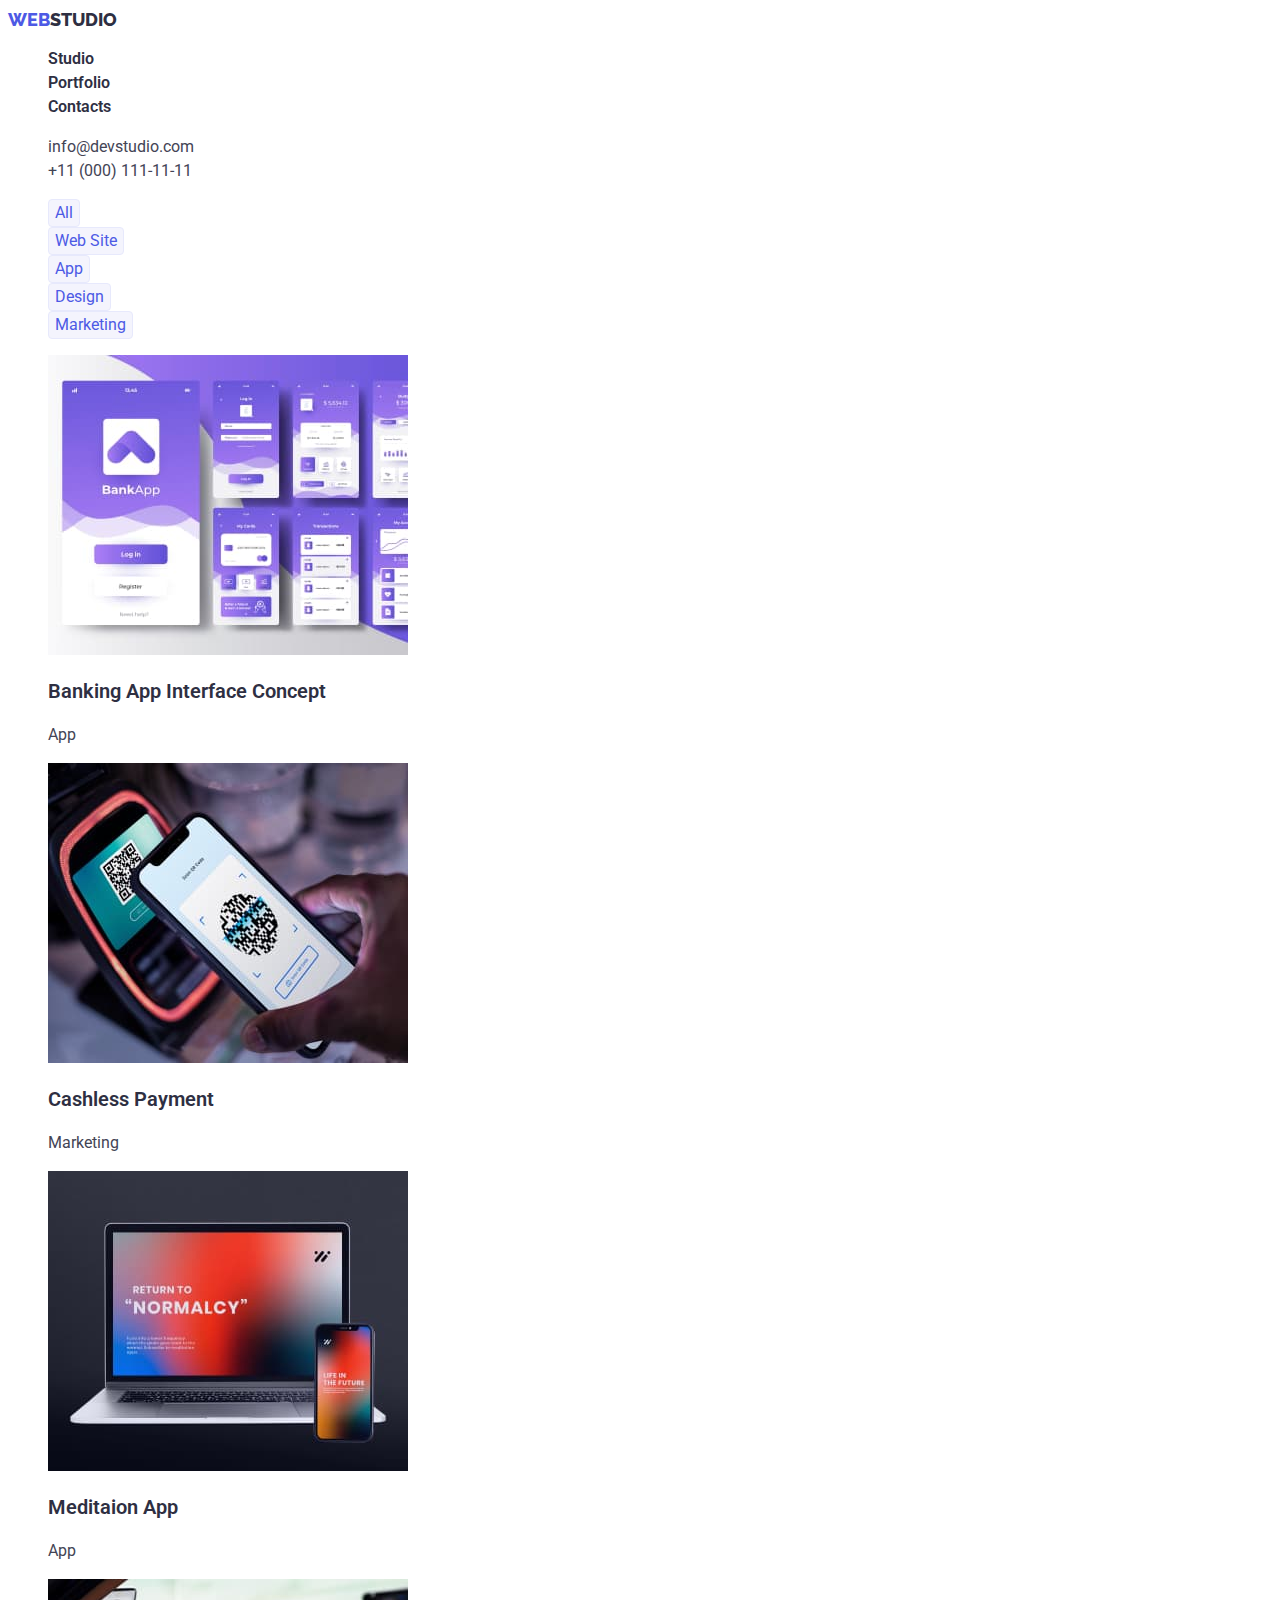
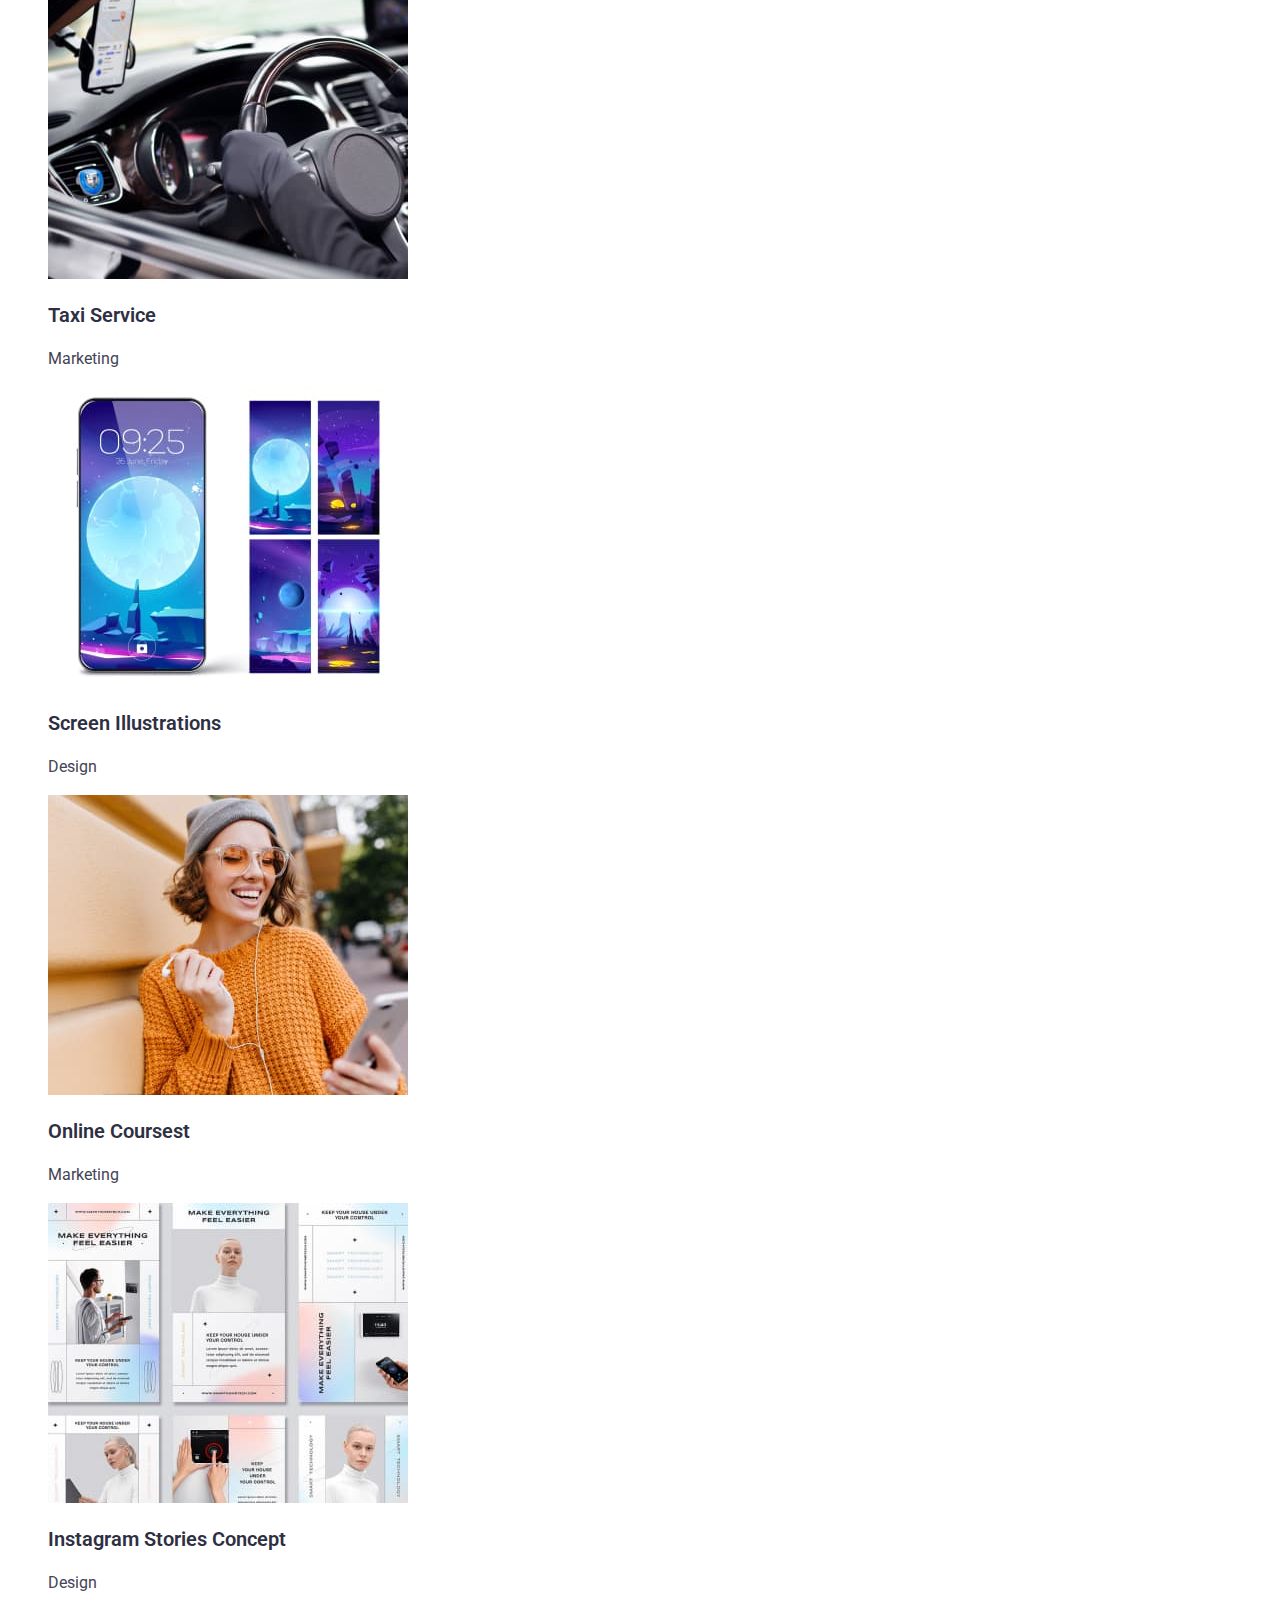
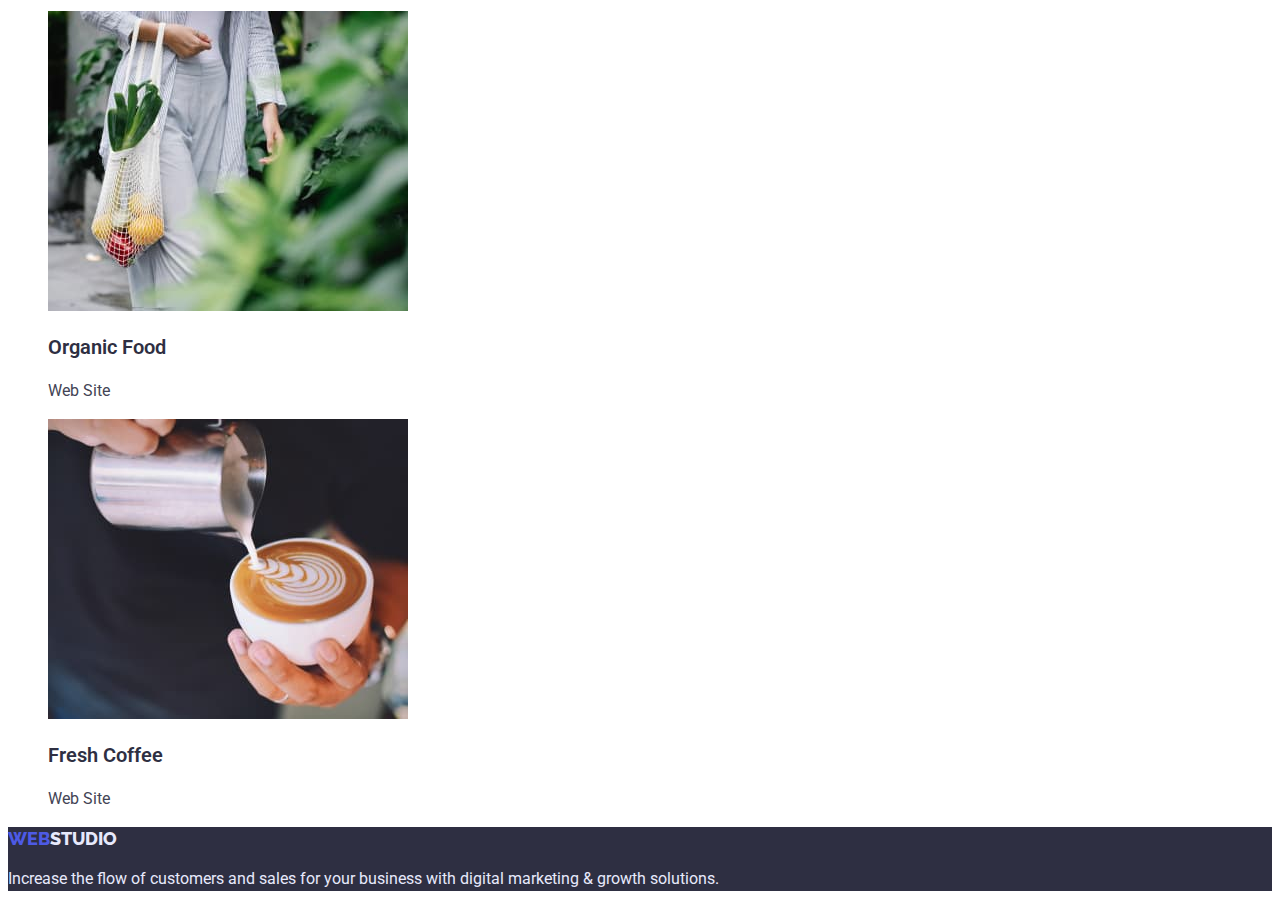
==== portfolio.html @ 2fd42981 "clone hw2" ====
<!DOCTYPE html>
<html lang="en">
  <head>
    <meta charset="UTF-8" />
    <meta http-equiv="X-UA-Compatible" content="IE=edge" />
    <meta name="viewport" content="width=device-width, initial-scale=1.0" />
    <title>GoIT-HW</title>
    <link rel="preconnect" href="https://fonts.googleapis.com" />
    <link rel="preconnect" href="https://fonts.gstatic.com" crossorigin />
    <link
      href="https://fonts.googleapis.com/css2?family=Raleway:wght@700&family=Roboto:wght@400;500;700;900&display=swap"
      rel="stylesheet"
    />
    <link rel="stylesheet" href="./css/styles.css" />
  </head>
  <body>
    <header class="header">
      <nav>
        <a class="webstudio link" href="./index.html"
          ><span class="web">web</span>studio</a
        >
        <ul class="menu list">
          <li>
            <a class="menu-item link" href="./index.html">Studio</a>
          </li>
          <li>
            <a class="menu-item link" href="./portfolio.html">Portfolio</a>
          </li>
          <li>
            <a class="menu-item link" href="">Contacts</a>
          </li>
        </ul>
      </nav>
      <ul class="contacts list">
        <li>
          <a class="contact link" href="mailto:info@devstudio.com"
            >info@devstudio.com</a
          >
        </li>
        <li>
          <a class="contact link" href="tel:+110001111111"
            >+11 (000) 111-11-11</a
          >
        </li>
      </ul>
    </header>
    <main>
      <section class="portfolio-section">
        <ul class="filter list">
          <li>
            <button type="button" class="button">All</button>
          </li>
          <li>
            <button type="button" class="button">Web Site</button>
          </li>
          <li>
            <button type="button" class="button">App</button>
          </li>
          <li>
            <button type="button" class="button">Design</button>
          </li>
          <li>
            <button type="button" class="button">Marketing</button>
          </li>
        </ul>

        <ul class="portfolio list">
          <li>
            <img
              src="./images/portfolio1.jpg"
              alt="Banking App Interface Concept"
              width="360"
              height="300"
            />
            <h3 class="section-title">Banking App Interface Concept</h3>
            <p class="section-type">App</p>
          </li>
          <li>
            <img
              src="./images/portfolio2.jpg"
              alt="Cashless Payment"
              width="360"
              height="300"
            />
            <h3 class="section-title">Cashless Payment</h3>
            <p class="section-type">Marketing</p>
          </li>
          <li>
            <img
              src="./images/portfolio3.jpg"
              alt="Meditaion App"
              width="360"
              height="300"
            />
            <h3 class="section-title">Meditaion App</h3>
            <p class="section-type">App</p>
          </li>
          <li>
            <img
              src="./images/portfolio4.jpg"
              alt="Taxi Service"
              width="360"
              height="300"
            />
            <h3 class="section-title">Taxi Service</h3>
            <p class="section-type">Marketing</p>
          </li>
          <li>
            <img
              src="./images/portfolio5.jpg"
              alt="Screen Illustrations"
              width="360"
              height="300"
            />
            <h3 class="section-title">Screen Illustrations</h3>
            <p class="section-type">Design</p>
          </li>
          <li>
            <img
              src="./images/portfolio6.jpg"
              alt="Online Coursest"
              width="360"
              height="300"
            />
            <h3 class="section-title">Online Coursest</h3>
            <p class="section-type">Marketing</p>
          </li>
          <li>
            <img
              src="./images/portfolio7.jpg"
              alt="Instagram Stories Concept"
              width="360"
              height="300"
            />
            <h3 class="section-title">Instagram Stories Concept</h3>
            <p class="section-type">Design</p>
          </li>
          <li>
            <img
              src="./images/portfolio8.jpg"
              alt="Organic Food"
              width="360"
              height="300"
            />
            <h3 class="section-title">Organic Food</h3>
            <p class="section-type">Web Site</p>
          </li>
          <li>
            <img
              src="./images/portfolio9.jpg"
              alt="Fresh Coffee"
              width="360"
              height="300"
            />
            <h3 class="section-title">Fresh Coffee</h3>
            <p class="section-type">Web Site</p>
          </li>
        </ul>
      </section>
    </main>
    <footer class="footer">
      <a class="web-studio link" href="./index.html"
        ><span class="web">web</span>studio</a
      >
      <p class="footer-info">
        Increase the flow of customers and sales for your business with digital
        marketing & growth solutions.
      </p>
    </footer>
  </body>
</html>
---- css/styles.css ----
:root {
  --primarybrand: #4d5ae5;
  --dark: #2e2f42;
  --success: #31d0aa;
  --text: #434455;
  --subtletext: #8e8f99;
  --accent: #e7e9fc;
  --light: #f4f4fd;
  --primary-white: #ffffff;
}
body {
  background-color: #ffffff;
  color: var(--dark);
  font-family: Roboto, sans-serif;
  font-style: normal;
  font-weight: 400;
}
.list {
  list-style: none;
}
.link {
  text-decoration: none;
}
/* MAIN PAGE */

/* Header */
.header {
}

.webstudio,
.web-studio {
  font-family: Raleway, sans-serif;
  font-style: normal;
  font-weight: 800;
  font-size: 18px;
  line-height: 1.3;
  color: var(--dark);
}
.web-studio {
  color: var(--accent);
}

.web {
  color: var(--primarybrand);
}
.webstudio,
.web-studio {
  text-transform: uppercase;
}

.menu {
}

.menu-item {
  font-weight: 600;
  font-size: 16px;
  line-height: 1.5;
  color: var(--dark);
}
.menu-item:hover,
.menu-item:focus {
  color: var(--text);
}
.menu-item:active {
  color: var(--primarybrand);
}
.contacts {
}

.contact,
.section-type {
  font-size: 16px;
  line-height: 1.5;
  color: var(--text);
}
.contact:hover,
.contact:focus {
  color: var(--primarybrand);
}

.paragraph {
  color: var(--text);
}

/* Primary Section - Effective Solutions for Your Business */

.primary-section {
  background-color: var(--dark);
}

.primary-title {
  font-weight: 600;
  font-size: 56px;
  line-height: 1.07;
  color: var(--primary-white);
  text-align: center;
}

.visually-hidden {
  position: absolute;
  white-space: nowrap;
  width: 1px;
  height: 1px;
  overflow: hidden;
  border: 0;
  padding: 0;
  clip: rect(0 0 0 0);
  clip-path: inset(50%);
  margin: -1px;
}

.secondary-title {
  font-weight: 600;
  font-size: 36px;
  line-height: 1.1;
}

.primary-btn {
  font-family: Roboto, sans-serif;
  font-style: normal;
  font-weight: 600;
  font-size: 16px;
  line-height: 1.17;
  color: var(--primary-white);
  background-color: var(--primarybrand);
  text-align: center;
  cursor: pointer;
  box-shadow: 0px 4px 4px rgba(0, 0, 0, 0.15);
  border-radius: 4px;
}

.primary-btn:hover,
.primary-btn:focus {
  box-shadow: 0px 1px 6px rgba(46, 47, 66, 0.08),
    0px 1px 1px rgba(46, 47, 66, 0.16), 0px 2px 1px rgba(46, 47, 66, 0.08);
  border-radius: 4px;
}

.primary-btn:active {
  background: #404bbf;
  box-shadow: 0px 4px 4px rgba(0, 0, 0, 0.15);
  border-radius: 4px;
}

.section-title {
  font-weight: 600;
  font-size: 20px;
  line-height: 1.2;
}

.work-section {
}

.team-section {
  background-color: var(--light);
}
.team-item {
  background-color: var(--primary-white);
}
.teammate {
  font-weight: 600;
  font-size: 20px;
  line-height: 1.2;
}

/* Footer */

.footer {
  background-color: var(--dark);
}

.footer-info {
  font-size: 16px;
  line-height: 1.5;
  color: var(--accent);
}

/* PORTFOLIO PAGE */

.button {
  background-color: var(--light);
  color: var(--primarybrand);
  border: 1px solid #e7e9fc;
  border-radius: 4px;
  cursor: pointer;
  font-family: Roboto, sans-serif;
  font-style: normal;
  font-size: 16px;
  line-height: 1.5;
}

.button:hover,
.button:focus {
  background-color: var(--primarybrand);
  color: var(--primary-white);
}
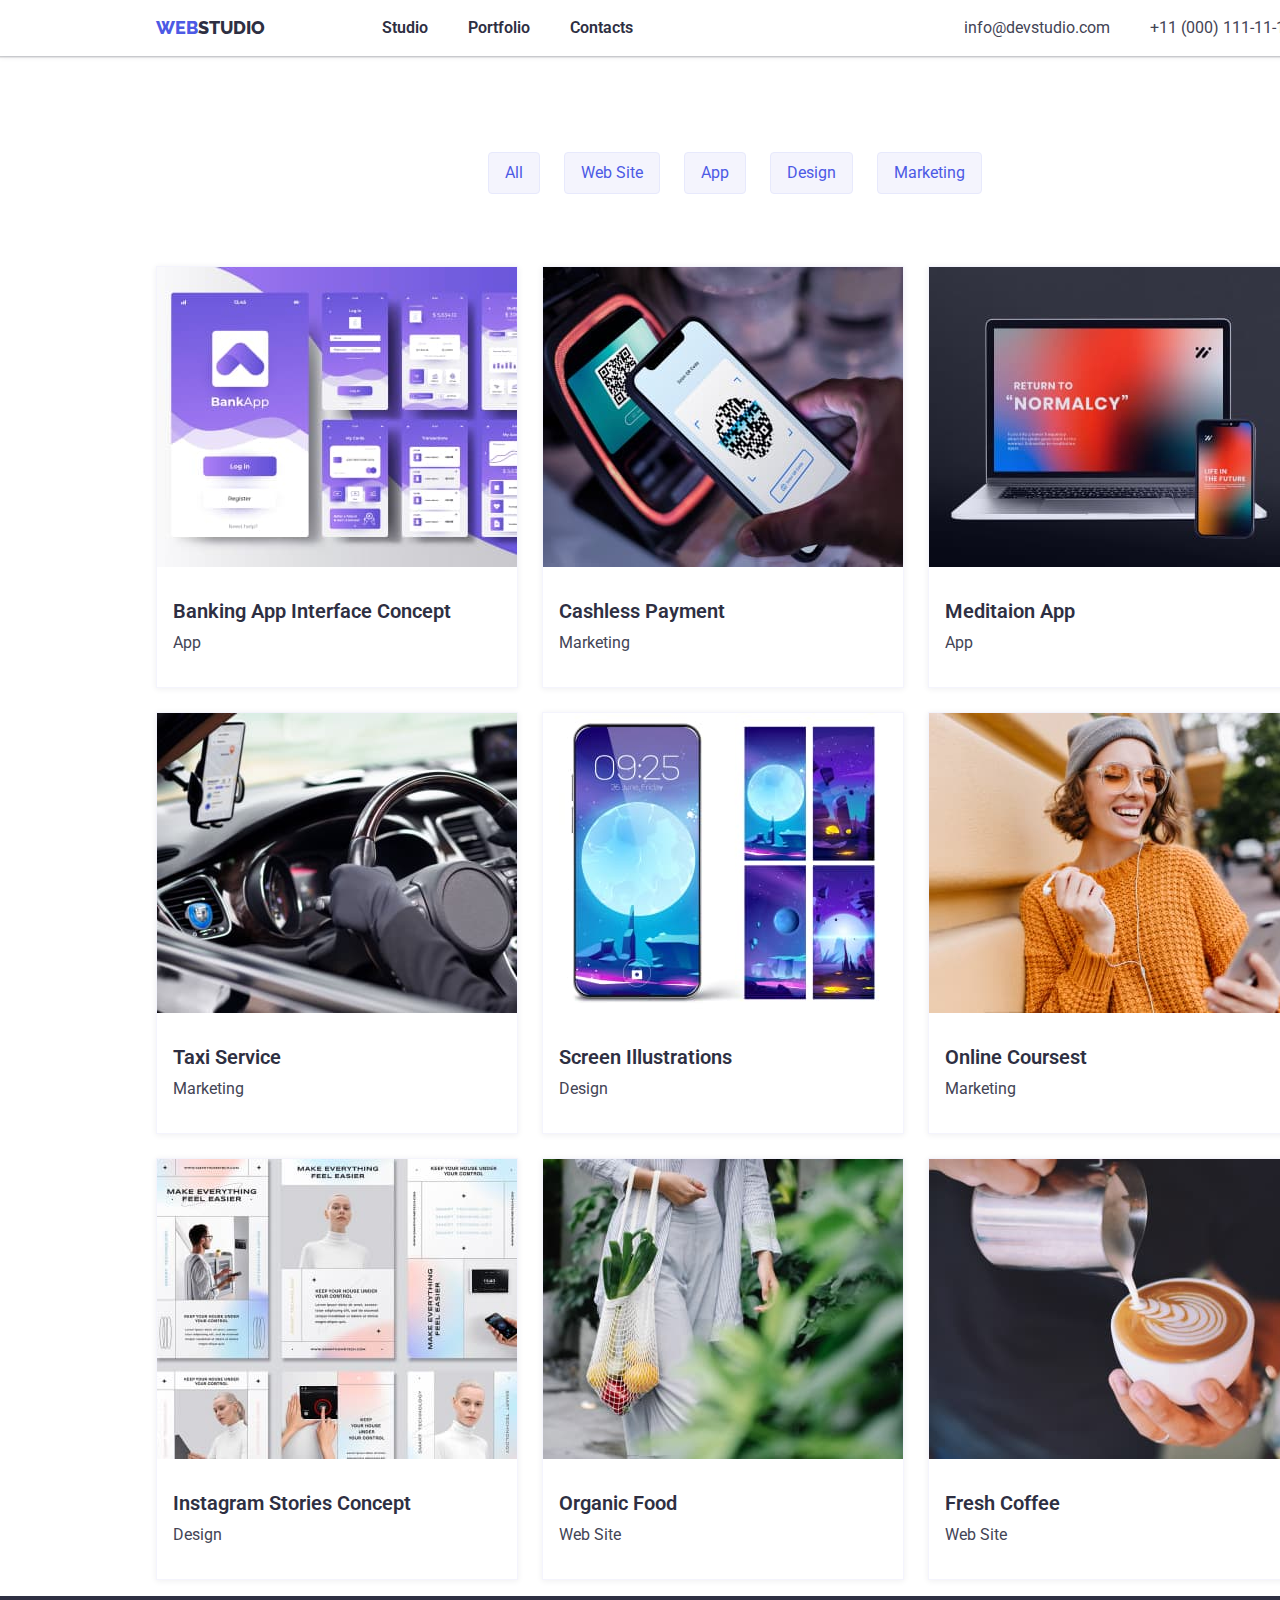
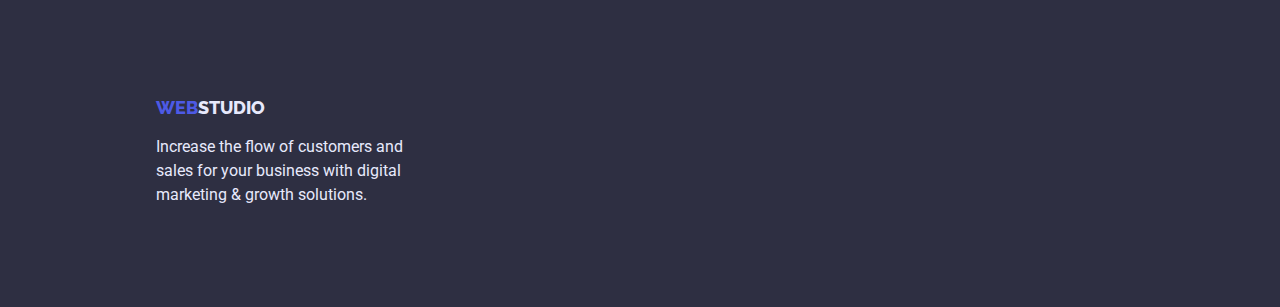
==== commit 7704d859: "HW 3 add styles" ====
--- a/portfolio.html
+++ b/portfolio.html
@@ -5,6 +5,7 @@
     <meta http-equiv="X-UA-Compatible" content="IE=edge" />
     <meta name="viewport" content="width=device-width, initial-scale=1.0" />
     <title>GoIT-HW</title>
+    <link rel="stylesheet" href="./css/normalize.css" />
     <link rel="preconnect" href="https://fonts.googleapis.com" />
     <link rel="preconnect" href="https://fonts.gstatic.com" crossorigin />
     <link
@@ -14,158 +15,184 @@
     <link rel="stylesheet" href="./css/styles.css" />
   </head>
   <body>
-    <header class="header">
-      <nav>
-        <a class="webstudio link" href="./index.html"
-          ><span class="web">web</span>studio</a
-        >
-        <ul class="menu list">
-          <li>
-            <a class="menu-item link" href="./index.html">Studio</a>
-          </li>
-          <li>
-            <a class="menu-item link" href="./portfolio.html">Portfolio</a>
-          </li>
-          <li>
-            <a class="menu-item link" href="">Contacts</a>
-          </li>
-        </ul>
-      </nav>
-      <ul class="contacts list">
-        <li>
-          <a class="contact link" href="mailto:info@devstudio.com"
-            >info@devstudio.com</a
+    <header class="header portfolio-header">
+      <div class="container main-nav">
+        <nav class="header-nav">
+          <a class="webstudio link" href="./index.html"
+            ><span class="web">web</span>studio</a
           >
-        </li>
-        <li>
-          <a class="contact link" href="tel:+110001111111"
-            >+11 (000) 111-11-11</a
-          >
-        </li>
-      </ul>
+          <ul class="menu list">
+            <li>
+              <a class="menu-item link" href="./index.html">Studio</a>
+            </li>
+            <li>
+              <a class="menu-item link" href="./portfolio.html">Portfolio</a>
+            </li>
+            <li>
+              <a class="menu-item link" href="">Contacts</a>
+            </li>
+          </ul>
+        </nav>
+        <div class="header-container">
+          <ul class="contacts list">
+            <li>
+              <a class="contact link" href="mailto:info@devstudio.com"
+                >info@devstudio.com</a
+              >
+            </li>
+            <li>
+              <a class="contact link" href="tel:+110001111111"
+                >+11 (000) 111-11-11</a
+              >
+            </li>
+          </ul>
+        </div>
+      </div>
     </header>
     <main>
       <section class="portfolio-section">
-        <ul class="filter list">
-          <li>
-            <button type="button" class="button">All</button>
-          </li>
-          <li>
-            <button type="button" class="button">Web Site</button>
-          </li>
-          <li>
-            <button type="button" class="button">App</button>
-          </li>
-          <li>
-            <button type="button" class="button">Design</button>
-          </li>
-          <li>
-            <button type="button" class="button">Marketing</button>
-          </li>
-        </ul>
+        <div class="container portfolio-container">
+          <ul class="filter list">
+            <li>
+              <button type="button" class="button">All</button>
+            </li>
+            <li>
+              <button type="button" class="button">Web Site</button>
+            </li>
+            <li>
+              <button type="button" class="button">App</button>
+            </li>
+            <li>
+              <button type="button" class="button">Design</button>
+            </li>
+            <li>
+              <button type="button" class="button">Marketing</button>
+            </li>
+          </ul>
 
-        <ul class="portfolio list">
-          <li>
-            <img
-              src="./images/portfolio1.jpg"
-              alt="Banking App Interface Concept"
-              width="360"
-              height="300"
-            />
-            <h3 class="section-title">Banking App Interface Concept</h3>
-            <p class="section-type">App</p>
-          </li>
-          <li>
-            <img
-              src="./images/portfolio2.jpg"
-              alt="Cashless Payment"
-              width="360"
-              height="300"
-            />
-            <h3 class="section-title">Cashless Payment</h3>
-            <p class="section-type">Marketing</p>
-          </li>
-          <li>
-            <img
-              src="./images/portfolio3.jpg"
-              alt="Meditaion App"
-              width="360"
-              height="300"
-            />
-            <h3 class="section-title">Meditaion App</h3>
-            <p class="section-type">App</p>
-          </li>
-          <li>
-            <img
-              src="./images/portfolio4.jpg"
-              alt="Taxi Service"
-              width="360"
-              height="300"
-            />
-            <h3 class="section-title">Taxi Service</h3>
-            <p class="section-type">Marketing</p>
-          </li>
-          <li>
-            <img
-              src="./images/portfolio5.jpg"
-              alt="Screen Illustrations"
-              width="360"
-              height="300"
-            />
-            <h3 class="section-title">Screen Illustrations</h3>
-            <p class="section-type">Design</p>
-          </li>
-          <li>
-            <img
-              src="./images/portfolio6.jpg"
-              alt="Online Coursest"
-              width="360"
-              height="300"
-            />
-            <h3 class="section-title">Online Coursest</h3>
-            <p class="section-type">Marketing</p>
-          </li>
-          <li>
-            <img
-              src="./images/portfolio7.jpg"
-              alt="Instagram Stories Concept"
-              width="360"
-              height="300"
-            />
-            <h3 class="section-title">Instagram Stories Concept</h3>
-            <p class="section-type">Design</p>
-          </li>
-          <li>
-            <img
-              src="./images/portfolio8.jpg"
-              alt="Organic Food"
-              width="360"
-              height="300"
-            />
-            <h3 class="section-title">Organic Food</h3>
-            <p class="section-type">Web Site</p>
-          </li>
-          <li>
-            <img
-              src="./images/portfolio9.jpg"
-              alt="Fresh Coffee"
-              width="360"
-              height="300"
-            />
-            <h3 class="section-title">Fresh Coffee</h3>
-            <p class="section-type">Web Site</p>
-          </li>
-        </ul>
+          <ul class="portfolio list">
+            <li class="portfolio-item">
+              <img
+                src="./images/portfolio1.jpg"
+                alt="Banking App Interface Concept"
+                width="360"
+                height="300"
+              />
+              <div class="portfolio-info">
+                <h3 class="section-title">Banking App Interface Concept</h3>
+                <p class="section-type">App</p>
+              </div>
+            </li>
+            <li class="portfolio-item">
+              <img
+                src="./images/portfolio2.jpg"
+                alt="Cashless Payment"
+                width="360"
+                height="300"
+              />
+              <div class="portfolio-info">
+                <h3 class="section-title">Cashless Payment</h3>
+                <p class="section-type">Marketing</p>
+              </div>
+            </li>
+            <li class="portfolio-item">
+              <img
+                src="./images/portfolio3.jpg"
+                alt="Meditaion App"
+                width="360"
+                height="300"
+              />
+              <div class="portfolio-info">
+                <h3 class="section-title">Meditaion App</h3>
+                <p class="section-type">App</p>
+              </div>
+            </li>
+            <li class="portfolio-item">
+              <img
+                src="./images/portfolio4.jpg"
+                alt="Taxi Service"
+                width="360"
+                height="300"
+              />
+              <div class="portfolio-info">
+                <h3 class="section-title">Taxi Service</h3>
+                <p class="section-type">Marketing</p>
+              </div>
+            </li>
+            <li class="portfolio-item">
+              <img
+                src="./images/portfolio5.jpg"
+                alt="Screen Illustrations"
+                width="360"
+                height="300"
+              />
+              <div class="portfolio-info">
+                <h3 class="section-title">Screen Illustrations</h3>
+                <p class="section-type">Design</p>
+              </div>
+            </li>
+            <li class="portfolio-item">
+              <img
+                src="./images/portfolio6.jpg"
+                alt="Online Coursest"
+                width="360"
+                height="300"
+              />
+              <div class="portfolio-info">
+                <h3 class="section-title">Online Coursest</h3>
+                <p class="section-type">Marketing</p>
+              </div>
+            </li>
+            <li class="portfolio-item">
+              <img
+                src="./images/portfolio7.jpg"
+                alt="Instagram Stories Concept"
+                width="360"
+                height="300"
+              />
+              <div class="portfolio-info">
+                <h3 class="section-title">Instagram Stories Concept</h3>
+                <p class="section-type">Design</p>
+              </div>
+            </li>
+            <li class="portfolio-item">
+              <img
+                src="./images/portfolio8.jpg"
+                alt="Organic Food"
+                width="360"
+                height="300"
+              />
+              <div class="portfolio-info">
+                <h3 class="section-title">Organic Food</h3>
+                <p class="section-type">Web Site</p>
+              </div>
+            </li>
+            <li class="portfolio-item">
+              <img
+                src="./images/portfolio9.jpg"
+                alt="Fresh Coffee"
+                width="360"
+                height="300"
+              />
+              <div class="portfolio-info">
+                <h3 class="section-title">Fresh Coffee</h3>
+                <p class="section-type">Web Site</p>
+              </div>
+            </li>
+          </ul>
+        </div>
       </section>
     </main>
     <footer class="footer">
-      <a class="web-studio link" href="./index.html"
-        ><span class="web">web</span>studio</a
-      >
-      <p class="footer-info">
-        Increase the flow of customers and sales for your business with digital
-        marketing & growth solutions.
-      </p>
+      <div class="container footer-container">
+        <a class="web-studio link" href="./index.html"
+          ><span class="web">web</span>studio</a
+        >
+        <p class="footer-info">
+          Increase the flow of customers and sales for your business with
+          digital marketing & growth solutions.
+        </p>
+      </div>
     </footer>
   </body>
 </html>
--- a/css/styles.css
+++ b/css/styles.css
@@ -1,3 +1,5 @@
+/* Base Styles */
+
 :root {
   --primarybrand: #4d5ae5;
   --dark: #2e2f42;
@@ -14,19 +16,53 @@
   font-family: Roboto, sans-serif;
   font-style: normal;
   font-weight: 400;
-}
+  width: 1440px;
+}
+h1,
+h2,
+h3,
+h4,
+h5,
+h6,
+p {
+  margin: 0;
+}
+
+img {
+  display: block;
+  max-width: 100%;
+  height: auto;
+}
+
 .list {
   list-style: none;
 }
 .link {
   text-decoration: none;
 }
+
+.section {
+  padding: 120px 0 120px 0;
+}
+
+.container {
+  width: 1158px;
+  margin-left: 156px;
+  margin-right: 156px;
+}
 /* MAIN PAGE */
 
 /* Header */
-.header {
-}
-
+
+.main-nav {
+  display: flex;
+  align-items: center;
+}
+
+.header-nav {
+  display: flex;
+  align-items: center;
+}
 .webstudio,
 .web-studio {
   font-family: Raleway, sans-serif;
@@ -49,6 +85,10 @@
 }
 
 .menu {
+  display: flex;
+  align-items: center;
+  gap: 40px;
+  margin-left: 77px;
 }
 
 .menu-item {
@@ -65,6 +105,11 @@
   color: var(--primarybrand);
 }
 .contacts {
+  list-style: none;
+  display: flex;
+  gap: 40px;
+  margin-left: 331px;
+  padding-left: 0;
 }
 
 .contact,
@@ -86,6 +131,11 @@
 
 .primary-section {
   background-color: var(--dark);
+}
+.primary-section-container {
+  box-sizing: border-box;
+
+  align-items: center;
 }
 
 .primary-title {
@@ -94,6 +144,9 @@
   line-height: 1.07;
   color: var(--primary-white);
   text-align: center;
+  margin: 0 auto;
+  max-width: 492px;
+  align-items: center;
 }
 
 .visually-hidden {
@@ -113,6 +166,8 @@
   font-weight: 600;
   font-size: 36px;
   line-height: 1.1;
+  margin-bottom: 72px;
+  text-align: center;
 }
 
 .primary-btn {
@@ -127,6 +182,11 @@
   cursor: pointer;
   box-shadow: 0px 4px 4px rgba(0, 0, 0, 0.15);
   border-radius: 4px;
+  display: block;
+  border: none;
+  margin: 48px auto auto auto;
+  align-items: center;
+  padding: 16px 32px 16px 32px;
 }
 
 .primary-btn:hover,
@@ -142,13 +202,43 @@
   border-radius: 4px;
 }
 
+/* ADVANTAGES SECTION */
 .section-title {
   font-weight: 600;
   font-size: 20px;
   line-height: 1.2;
-}
+  margin-bottom: 8px;
+}
+
+.advantages {
+  display: flex;
+  gap: 24px;
+  padding: 0;
+}
+
+.advantages-item {
+  width: auto;
+}
+
+/* WORK SECTION */
 
 .work-section {
+  padding-top: 0;
+}
+.work {
+  display: flex;
+  flex-wrap: wrap;
+  gap: 24px;
+  padding: 0;
+  margin: 0;
+}
+
+/* TEAM SECTION */
+
+.team {
+  display: flex;
+  align-items: center;
+  gap: 24px;
 }
 
 .team-section {
@@ -162,6 +252,13 @@
   font-size: 20px;
   line-height: 1.2;
 }
+.team-info {
+  text-align: center;
+  margin: 32px 16px 32px 16px;
+}
+.paragraph {
+  margin-top: 8px;
+}
 
 /* Footer */
 
@@ -173,6 +270,13 @@
   font-size: 16px;
   line-height: 1.5;
   color: var(--accent);
+  margin-top: 16px;
+}
+
+.footer-container {
+  padding-top: 100px;
+  padding-bottom: 100px;
+  max-width: 264px;
 }
 
 /* PORTFOLIO PAGE */
@@ -187,6 +291,7 @@
   font-style: normal;
   font-size: 16px;
   line-height: 1.5;
+  padding: 8px 16px 8px 16px;
 }
 
 .button:hover,
@@ -194,3 +299,34 @@
   background-color: var(--primarybrand);
   color: var(--primary-white);
 }
+
+.filter {
+  display: flex;
+  align-items: center;
+  gap: 24px;
+  padding: 0;
+  margin: 96px 0 0 0;
+  justify-content: center;
+}
+
+.portfolio {
+  display: flex;
+  align-items: center;
+  flex-wrap: wrap;
+  margin-top: 72px;
+  gap: 24px;
+  padding: 0;
+}
+.portfolio-header {
+  box-shadow: 0px 2px 1px rgba(46, 47, 66, 0.08),
+    0px 1px 1px rgba(46, 47, 66, 0.16), 0px 1px 6px rgba(46, 47, 66, 0.08);
+}
+
+.portfolio-info {
+  margin: 32px 0 32px 0;
+  padding-left: 16px;
+}
+.portfolio-item {
+  border: 0.5px solid var(--light);
+  box-shadow: 0px 1px 6px rgba(46, 47, 66, 0.08);
+}
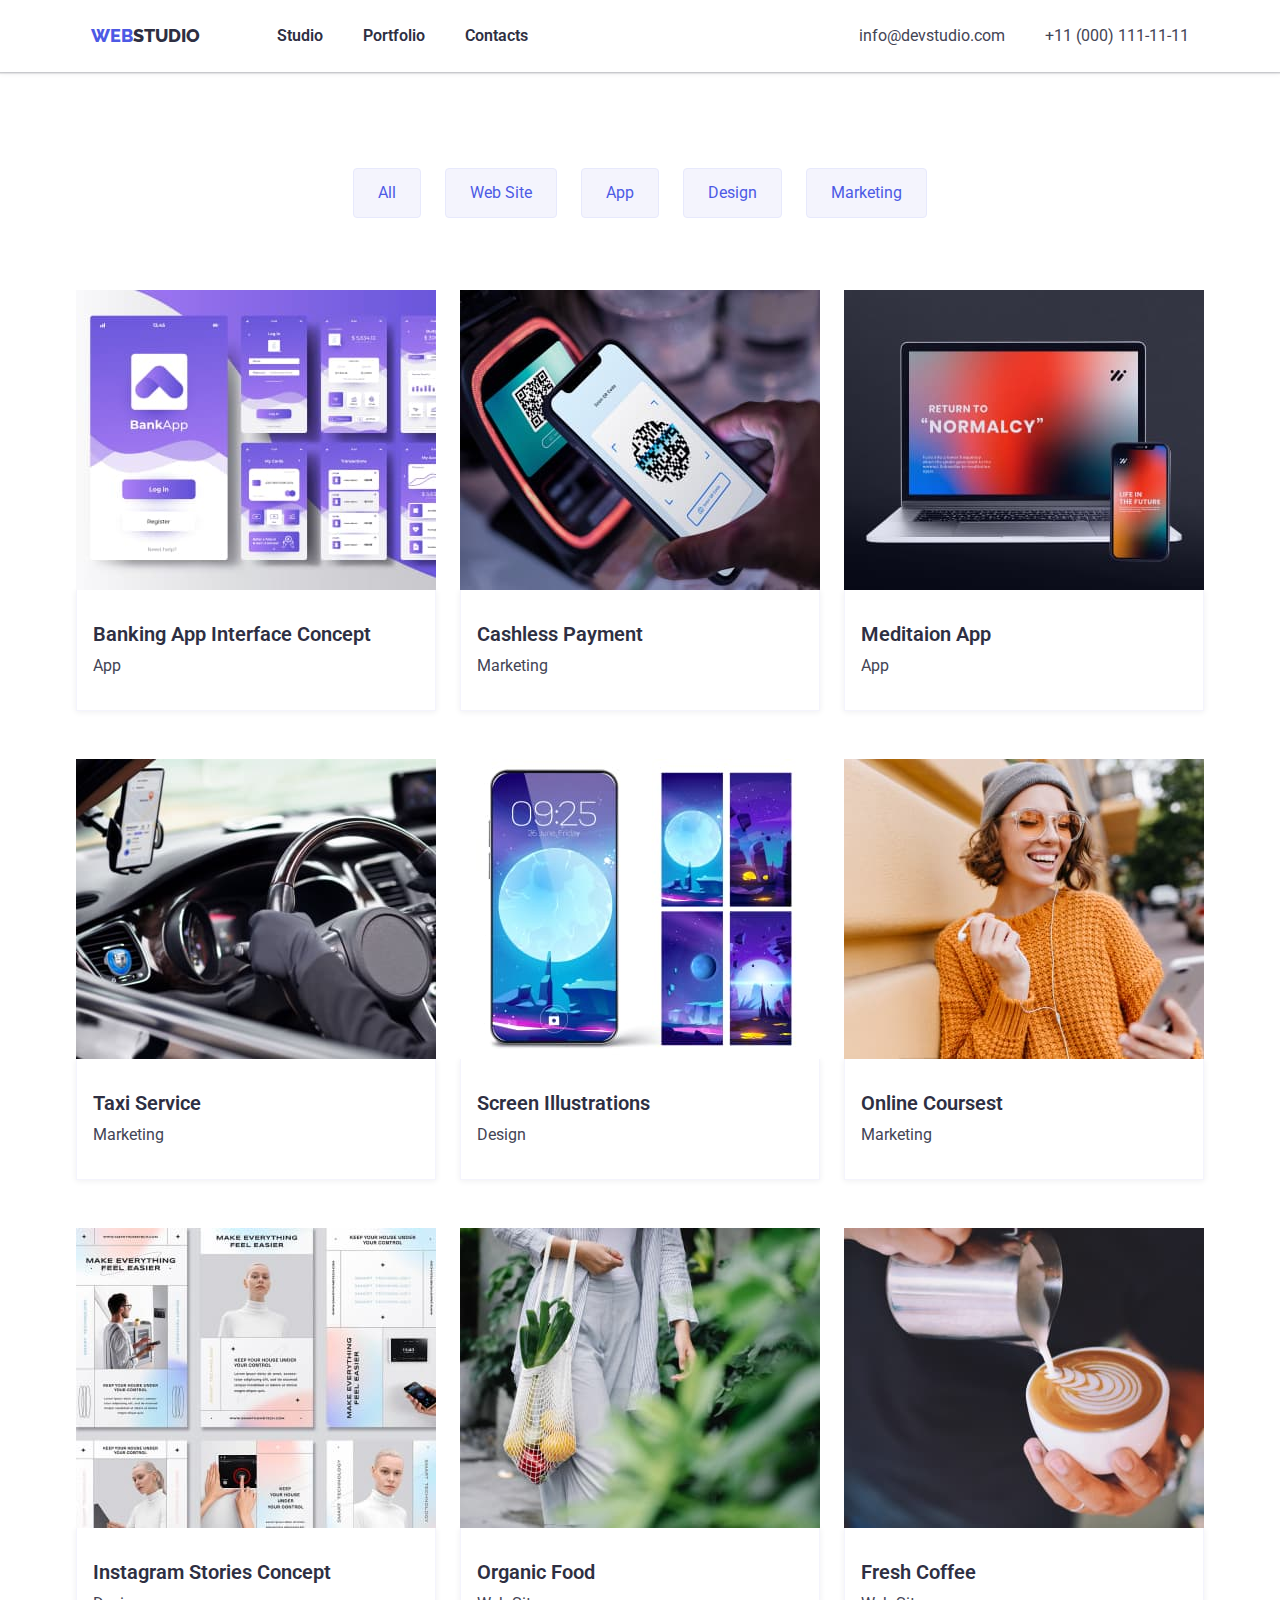
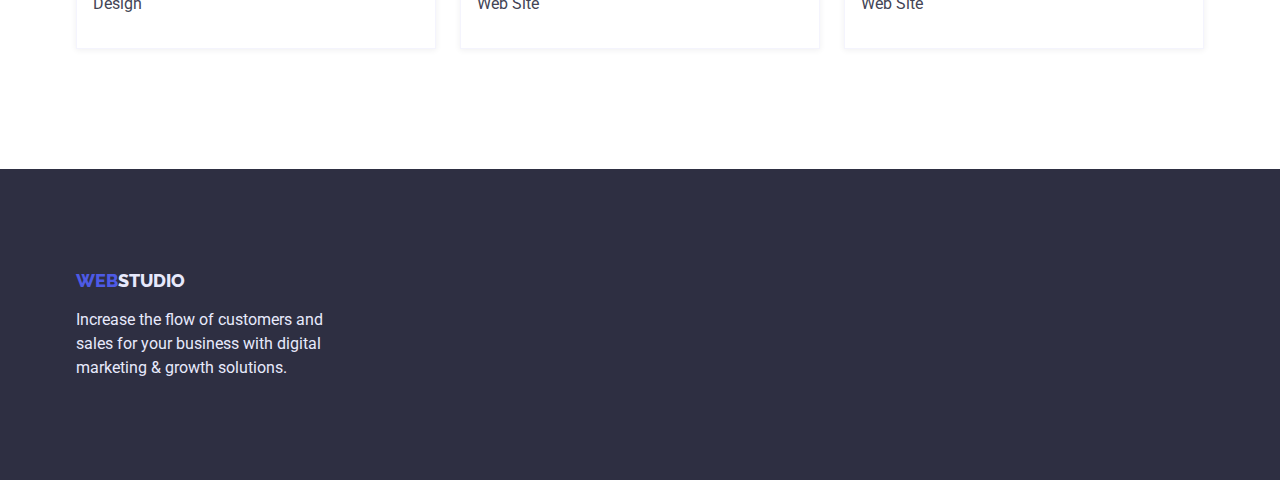
==== commit d4d6ab77: "fixed bugs 3" ====
--- a/portfolio.html
+++ b/portfolio.html
@@ -185,13 +185,15 @@
     </main>
     <footer class="footer">
       <div class="container footer-container">
-        <a class="web-studio link" href="./index.html"
-          ><span class="web">web</span>studio</a
-        >
-        <p class="footer-info">
-          Increase the flow of customers and sales for your business with
-          digital marketing & growth solutions.
-        </p>
+        <div class="footer-block">
+          <a class="web-studio link" href="./index.html"
+            ><span class="web">web</span>studio</a
+          >
+          <p class="footer-info">
+            Increase the flow of customers and sales for your business with
+            digital marketing & growth solutions.
+          </p>
+        </div>
       </div>
     </footer>
   </body>
--- a/css/styles.css
+++ b/css/styles.css
@@ -14,9 +14,6 @@
   background-color: #ffffff;
   color: var(--dark);
   font-family: Roboto, sans-serif;
-  font-style: normal;
-  font-weight: 400;
-  width: 1440px;
 }
 h1,
 h2,
@@ -27,6 +24,10 @@
 p {
   margin: 0;
 }
+ul {
+  margin: 0;
+  padding: 0;
+}
 
 img {
   display: block;
@@ -47,12 +48,19 @@
 
 .container {
   width: 1158px;
-  margin-left: 156px;
-  margin-right: 156px;
+  justify-content: center;
+  margin-left: auto;
+  margin-right: auto;
+  padding-left: 15px;
+  padding-right: 15px;
 }
 /* MAIN PAGE */
 
 /* Header */
+.header {
+  height: 72px;
+  padding: 24px 0 24px 0;
+}
 
 .main-nav {
   display: flex;
@@ -131,6 +139,7 @@
 
 .primary-section {
   background-color: var(--dark);
+  padding: 192px 0 192px 0;
 }
 .primary-section-container {
   box-sizing: border-box;
@@ -217,7 +226,7 @@
 }
 
 .advantages-item {
-  width: auto;
+  width: 264px;
 }
 
 /* WORK SECTION */
@@ -264,6 +273,8 @@
 
 .footer {
   background-color: var(--dark);
+  padding-top: 100px;
+  padding-bottom: 100px;
 }
 
 .footer-info {
@@ -274,9 +285,10 @@
 }
 
 .footer-container {
-  padding-top: 100px;
-  padding-bottom: 100px;
-  max-width: 264px;
+}
+
+.footer-block {
+  width: 264px;
 }
 
 /* PORTFOLIO PAGE */
@@ -291,7 +303,7 @@
   font-style: normal;
   font-size: 16px;
   line-height: 1.5;
-  padding: 8px 16px 8px 16px;
+  padding: 12px 24px 12px 24px;
 }
 
 .button:hover,
@@ -305,7 +317,7 @@
   align-items: center;
   gap: 24px;
   padding: 0;
-  margin: 96px 0 0 0;
+
   justify-content: center;
 }
 
@@ -314,19 +326,23 @@
   align-items: center;
   flex-wrap: wrap;
   margin-top: 72px;
-  gap: 24px;
-  padding: 0;
-}
+  row-gap: 48px;
+  column-gap: 24px;
+  padding: 0;
+}
+
+.portfolio-section {
+  padding: 96px 0 120px 0;
+}
+
 .portfolio-header {
   box-shadow: 0px 2px 1px rgba(46, 47, 66, 0.08),
     0px 1px 1px rgba(46, 47, 66, 0.16), 0px 1px 6px rgba(46, 47, 66, 0.08);
 }
 
 .portfolio-info {
-  margin: 32px 0 32px 0;
-  padding-left: 16px;
-}
-.portfolio-item {
+  padding: 32px 16px;
   border: 0.5px solid var(--light);
   box-shadow: 0px 1px 6px rgba(46, 47, 66, 0.08);
-}
+  border-top: none;
+}
